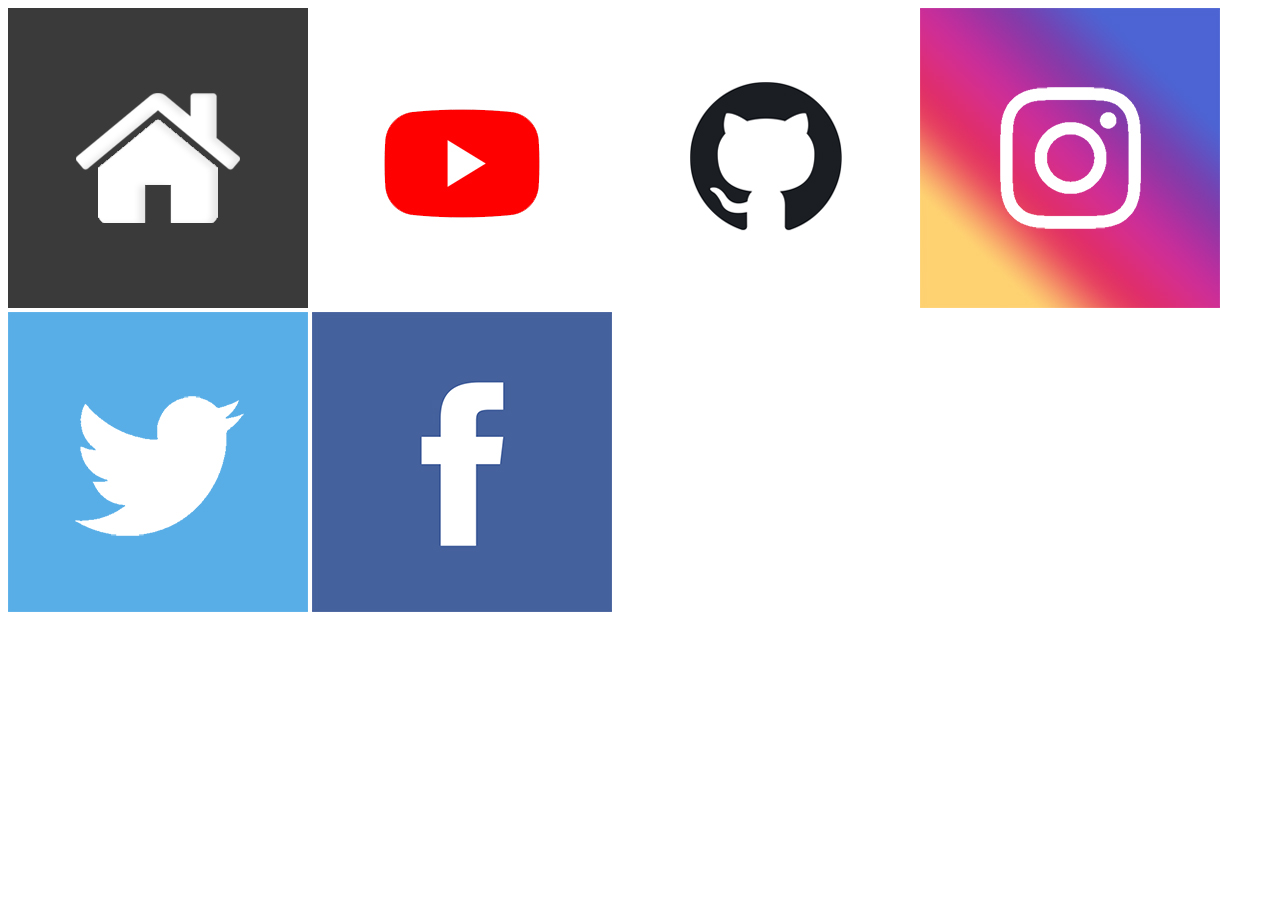
==== index.html @ beed62ba "Update index.html" ====
<!DOCTYPE html>
<html lang="pt-br">
<head>
    <meta charset="UTF-8">
    <meta http-equiv="X-UA-Compatible" content="IE=edge">
    <meta name="viewport" content="width=device-width, initial-scale=1.0">
    <title>Projeto Redes Sociais</title>
    <link rel="stylesheet" href="style/style.css">
</head>
<body>
    <main>
        <section id="telefone">

        </section>

        <section id="redes-sociais">
            <img src="image/logo-home.jpg" class="redes" alt="icone home"></img>
            <img src="image/logo-youtube.jpg" class="redes" alt="icone do youtube"></img>
            <img src="image/logo-github.jpg" alt="icone do github"></img>
            <img src="image/logo-instagram.jpg" alt="icone do instagram"></img>
            <img src="image/logo-twitter.jpg" alt="icone do twitter"></img>
            <img src="image/logo-facebook.jpg" alt="icone do facebook"></img>
        </section>
    </main>
</body>
</html>
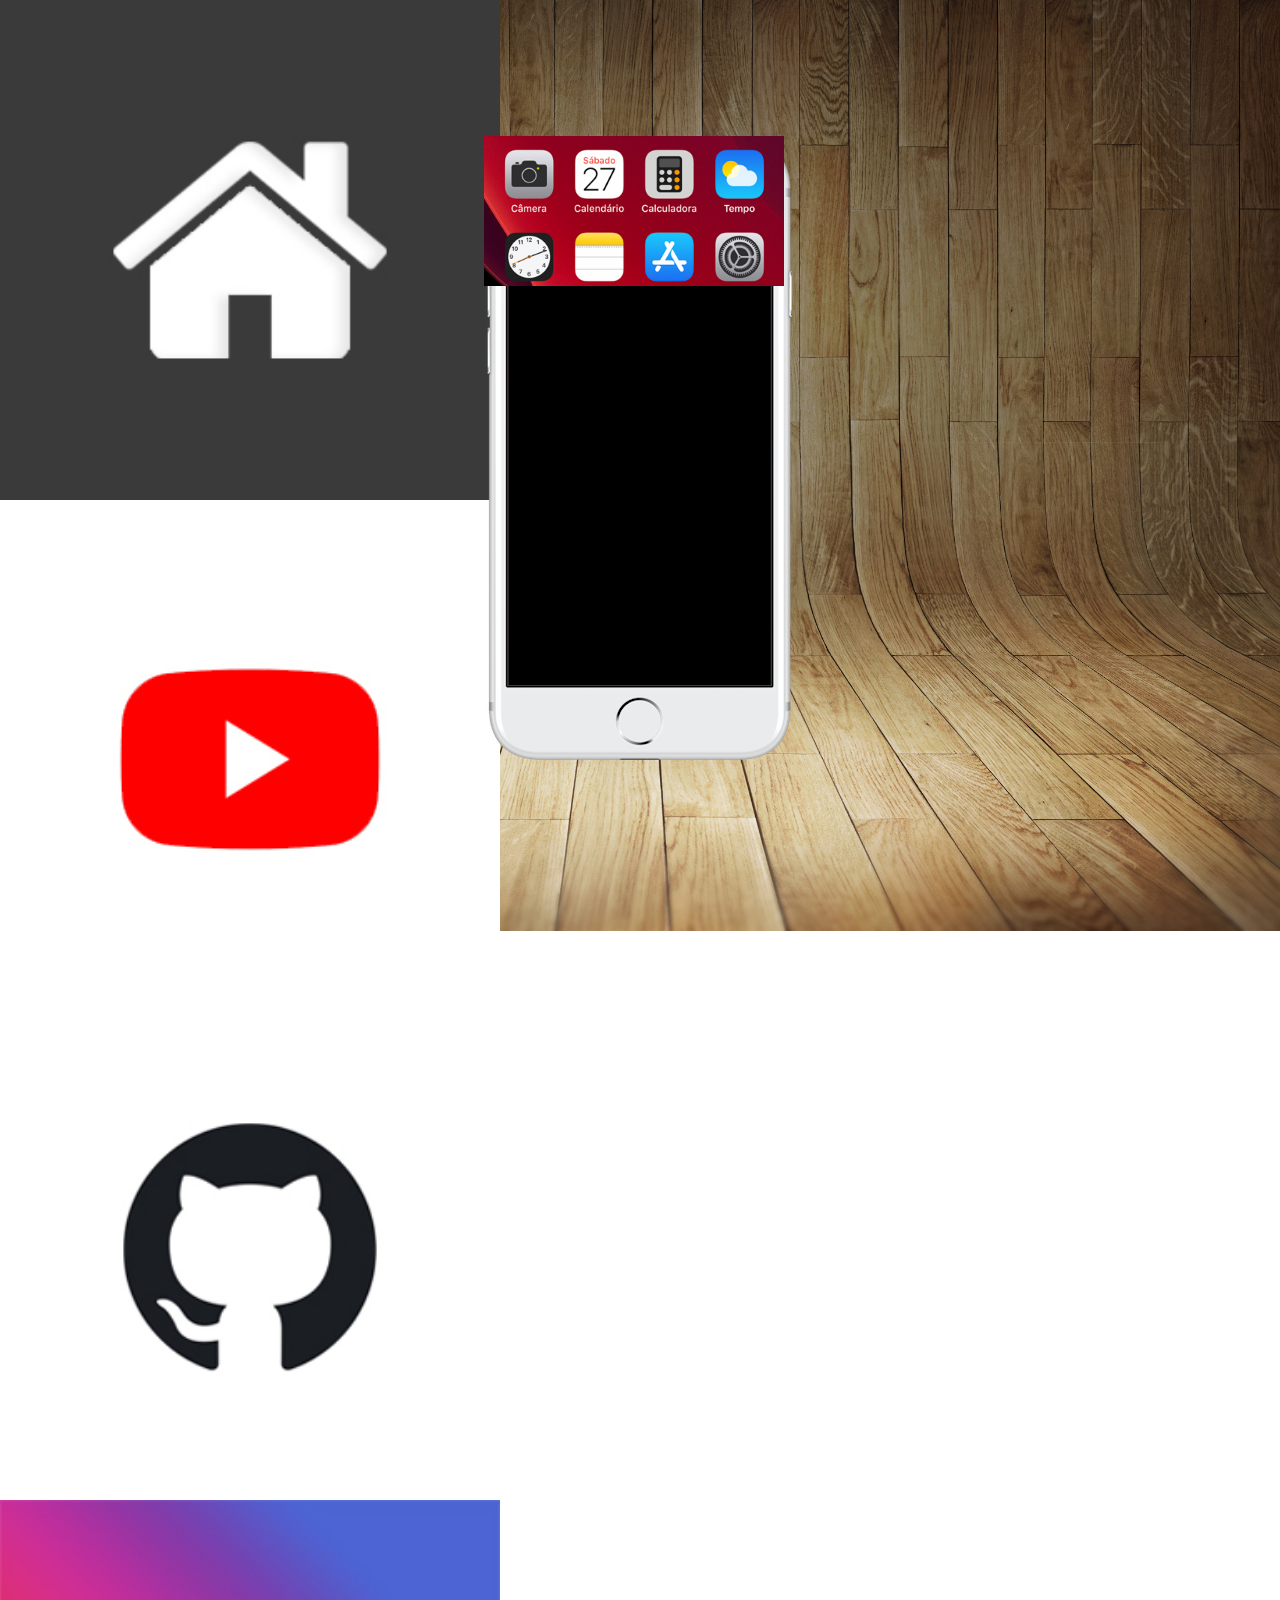
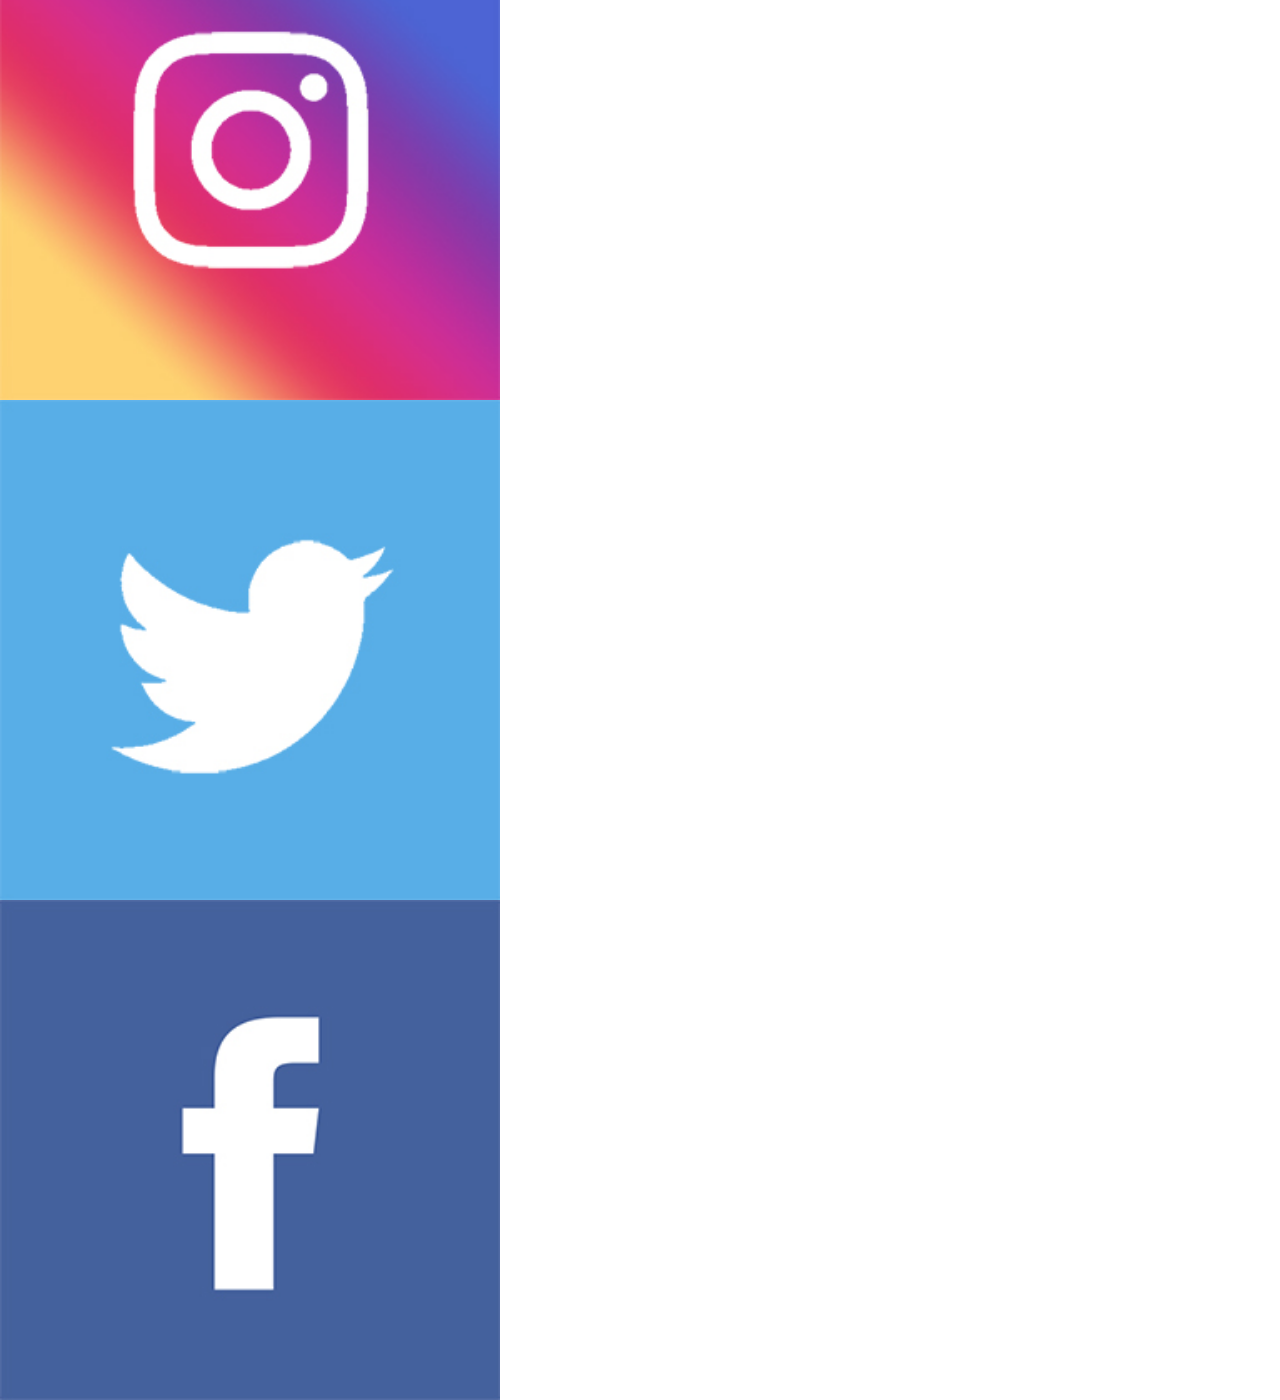
==== commit 2ad17ebc: "Update index.html" ====
--- a/index.html
+++ b/index.html
@@ -10,12 +10,12 @@
 <body>
     <main>
         <section id="telefone">
-
+            <iframe src="home.html" name="tela" id="tela" frameborder="0"></iframe>
         </section>
 
         <section id="redes-sociais">
-            <img src="image/logo-home.jpg" class="redes" alt="icone home"></img>
-            <img src="image/logo-youtube.jpg" class="redes" alt="icone do youtube"></img>
+            <img src="image/logo-home.jpg" alt="icone home"></img>
+            <img src="image/logo-youtube.jpg" alt="icone do youtube"></img>
             <img src="image/logo-github.jpg" alt="icone do github"></img>
             <img src="image/logo-instagram.jpg" alt="icone do instagram"></img>
             <img src="image/logo-twitter.jpg" alt="icone do twitter"></img>
--- a/style/style.css
+++ b/style/style.css
@@ -0,0 +1,43 @@
+@charset "UTF-8";
+
+* {
+    font-family: Arial, Helvetica, sans-serif;
+    text-decoration: none;
+    margin: 0;
+    padding: 0;
+}
+
+body {
+    background: url(/image/fundo-madeira.jpg) no-repeat top center;
+    background-size: cover;
+}
+
+main {
+    position: relative;
+    height: 100vh;
+}
+
+#telefone {
+    position: absolute;
+    width: 312px;
+    height: 628px;
+    top: 50%;
+    left: 50%;
+    transform: translate(-50%, -50%);
+    background: url(/image/frame-iphone.png);
+}
+
+#redes-sociais {
+    background: red;
+    width: 500px;
+    height: 300px;
+    display: flex;
+    flex-direction: column;
+}
+
+.redes {
+    display: flex;
+    width: 50px;
+    border-radius: 50px;
+    justify-content: flex-end;
+}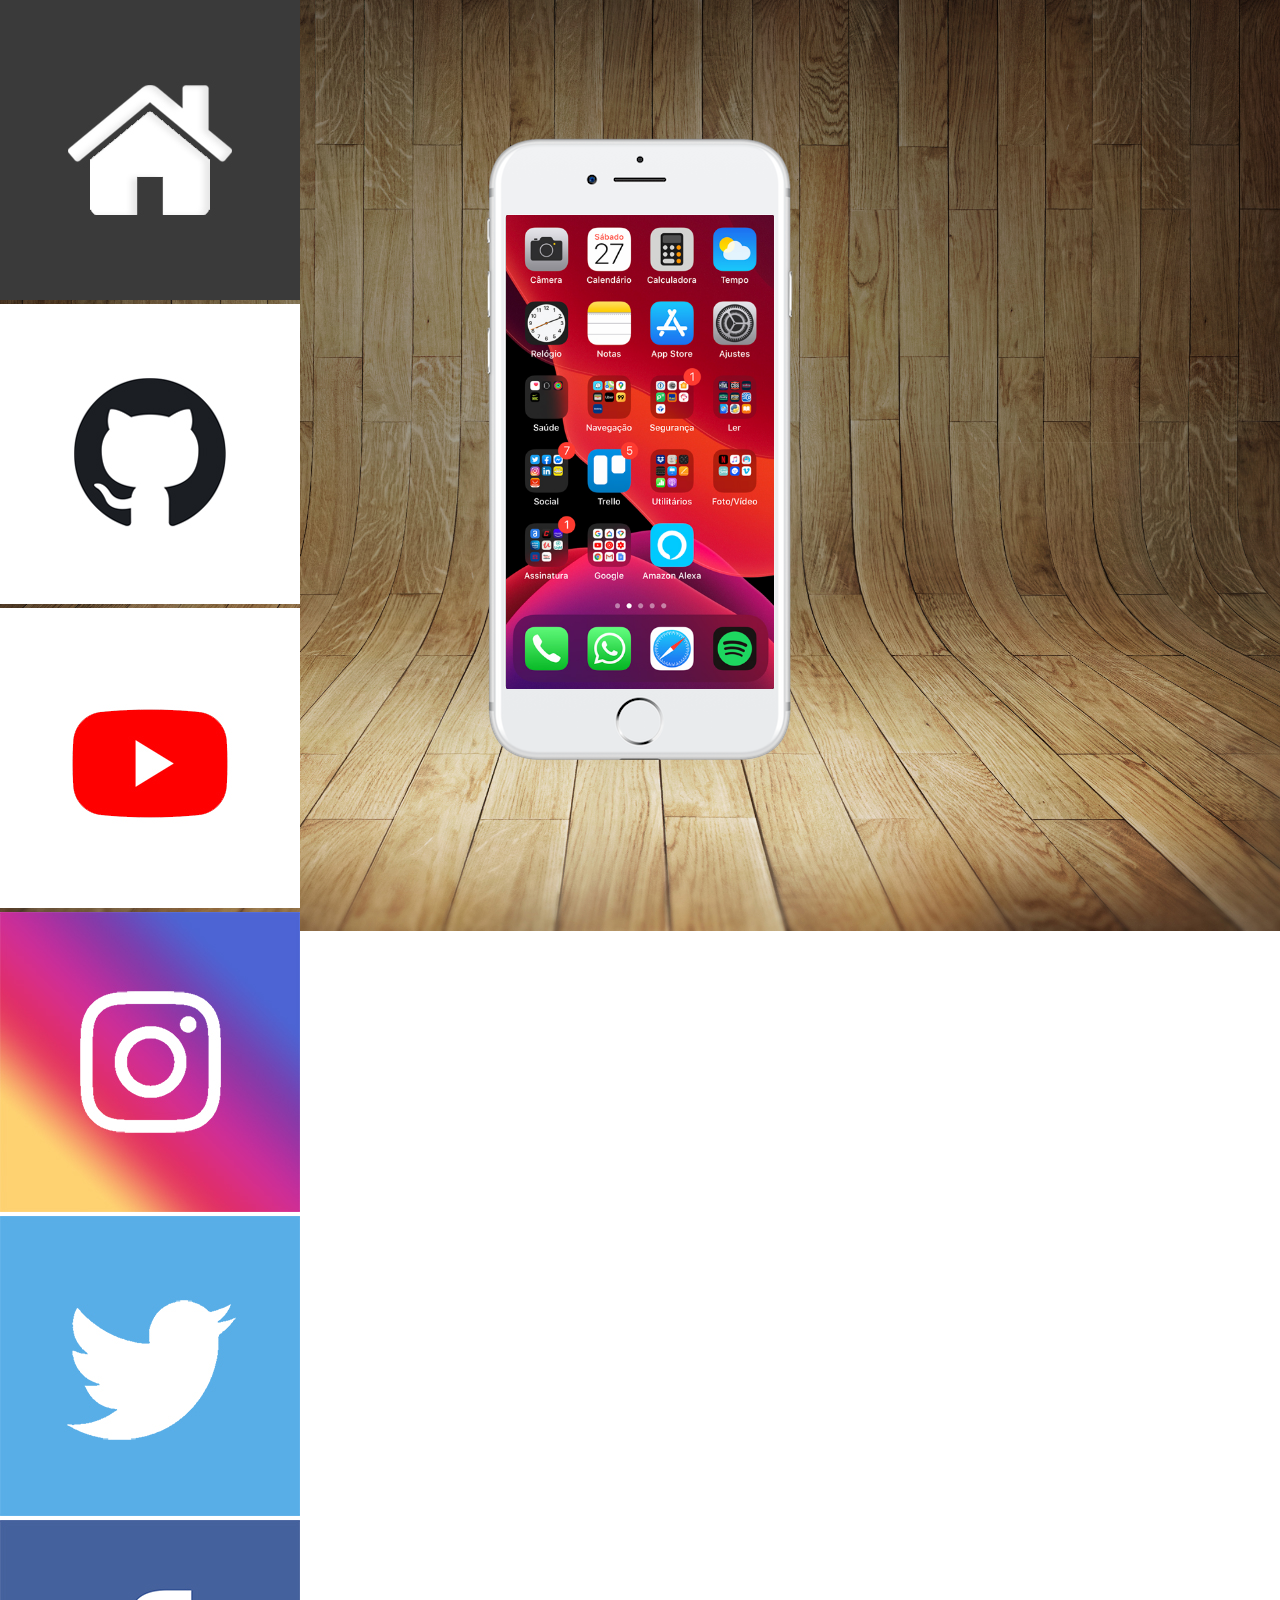
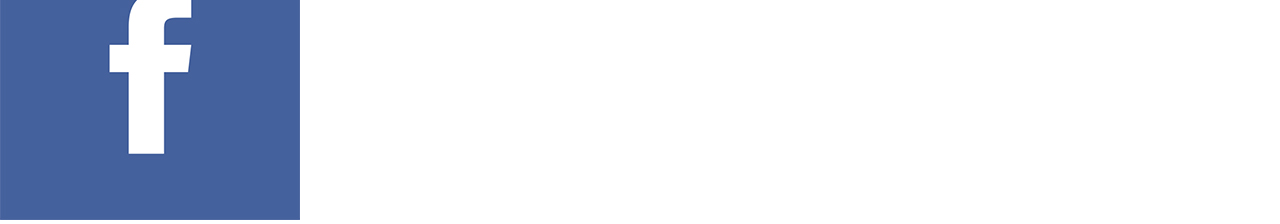
==== commit ce58f2da: "Update index.html" ====
--- a/index.html
+++ b/index.html
@@ -7,20 +7,32 @@
     <title>Projeto Redes Sociais</title>
     <link rel="stylesheet" href="style/style.css">
 </head>
+
 <body>
     <main>
         <section id="telefone">
-            <iframe src="home.html" name="tela" id="tela" frameborder="0"></iframe>
+            <iframe src="home.html" name="tela" id="tela" frameborder="0">
+                Seu navegador não é compatível com isso.
+            </iframe>
         </section>
 
         <section id="redes-sociais">
-            <img src="image/logo-home.jpg" alt="icone home"></img>
-            <img src="image/logo-youtube.jpg" alt="icone do youtube"></img>
-            <img src="image/logo-github.jpg" alt="icone do github"></img>
-            <img src="image/logo-instagram.jpg" alt="icone do instagram"></img>
-            <img src="image/logo-twitter.jpg" alt="icone do twitter"></img>
-            <img src="image/logo-facebook.jpg" alt="icone do facebook"></img>
+            <a href="#" target="_blank">
+                <img class="redes-sociais" src="image/logo-home.jpg" alt="icone home"></img></a>
+            <a href="#" target="_blank">
+                <img class="redes-sociais" src="image/logo-github.jpg" alt="icone do github"></img></a>
+            <a href="#" target="_blank">
+                <img class="redes-sociais" src="image/logo-youtube.jpg" alt="icone do youtube"></img></a>
+            <a href="#" target="_blank">
+                <img class="redes-sociais" src="image/logo-instagram.jpg" alt="icone do instagram"></img></a>
+            <a href="#" target="_blank">
+                <img class="redes-sociais" src="image/logo-twitter.jpg" alt="icone do twitter"></img></a>
+            <a href="#" target="_blank">
+                <img class="redes-sociais" src="image/logo-facebook.jpg" alt="icone do facebook"></img></a>
         </section>
+
     </main>
+
 </body>
+
 </html>--- a/style/style.css
+++ b/style/style.css
@@ -25,19 +25,22 @@
     left: 50%;
     transform: translate(-50%, -50%);
     background: url(/image/frame-iphone.png);
+
+}
+
+#tela {
+    position: relative;
+    top: 79px;
+    left: 22px;
+    height: 474px;
+    width: 268px;
+    border-radius: 2px;
 }
 
 #redes-sociais {
-    background: red;
-    width: 500px;
-    height: 300px;
     display: flex;
     flex-direction: column;
+    justify-content: space-between;
+    width: 100px;
+    border-radius: 50px;
 }
-
-.redes {
-    display: flex;
-    width: 50px;
-    border-radius: 50px;
-    justify-content: flex-end;
-}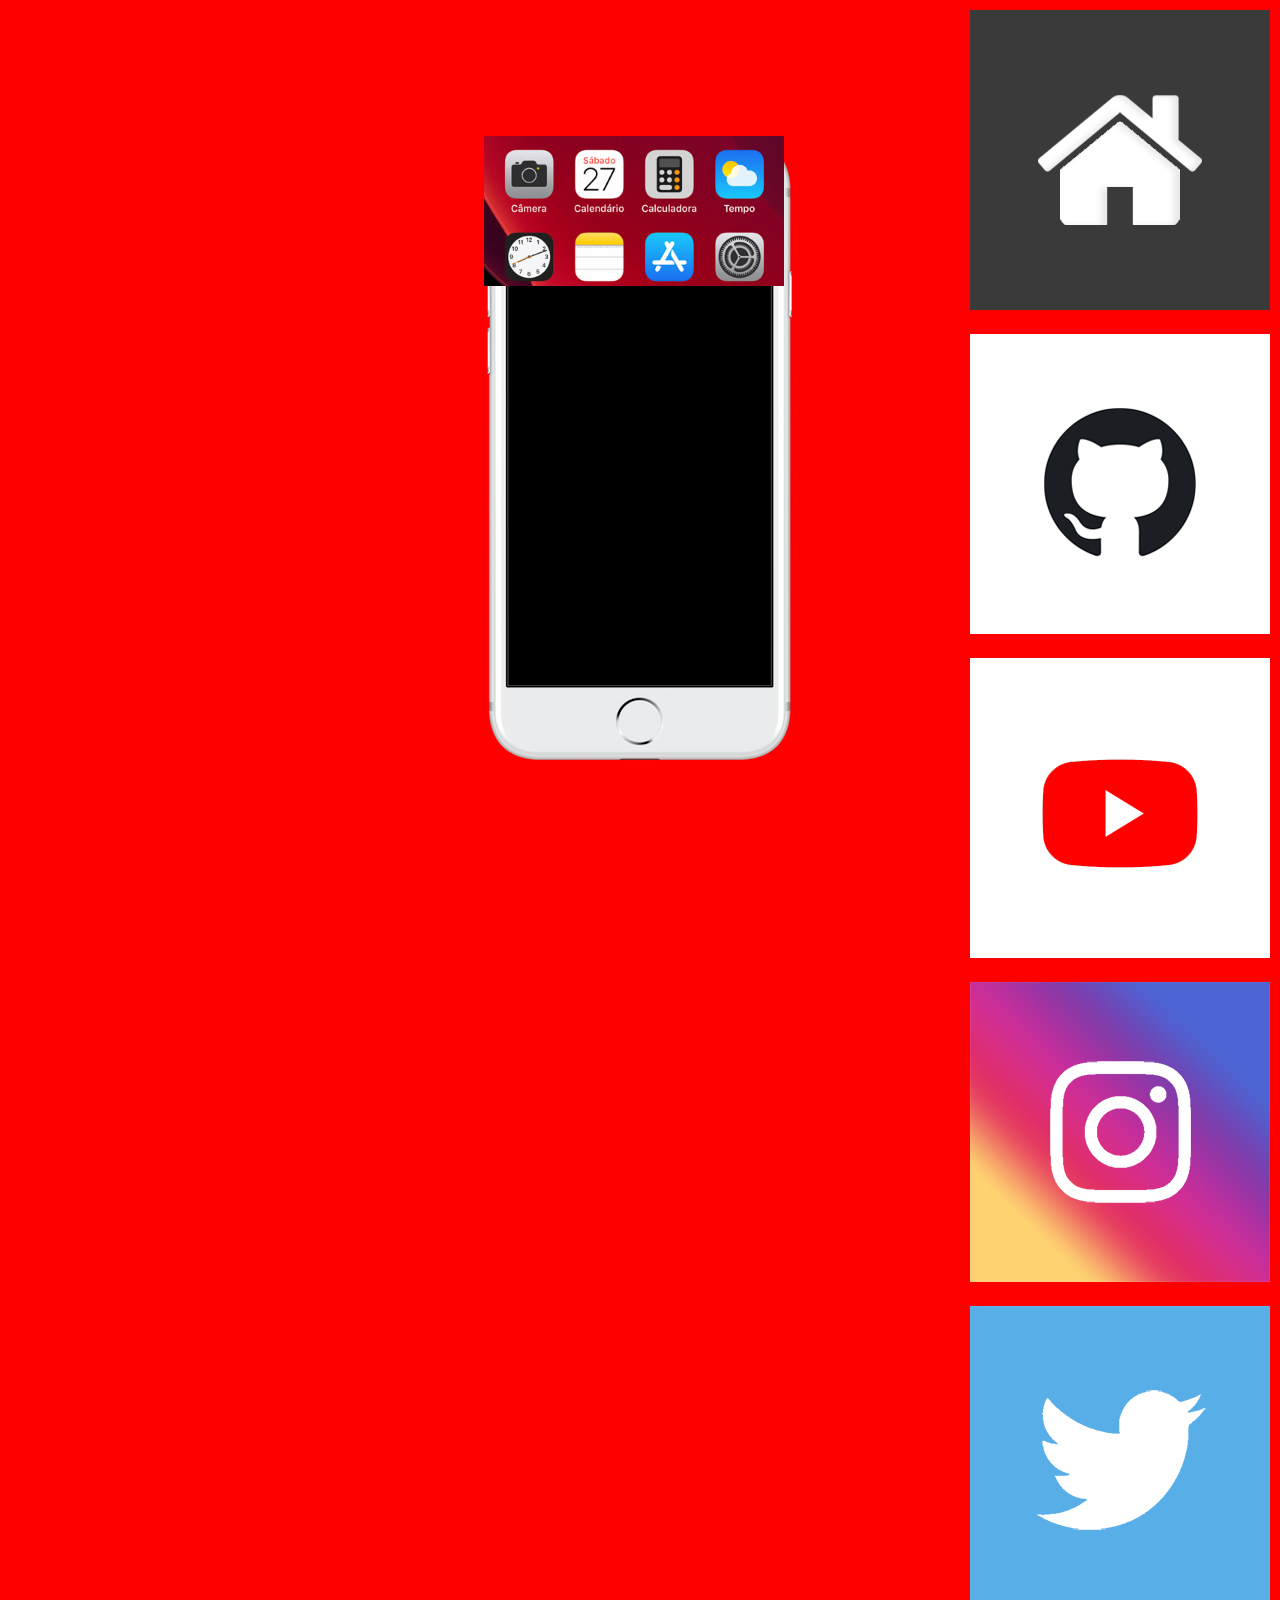
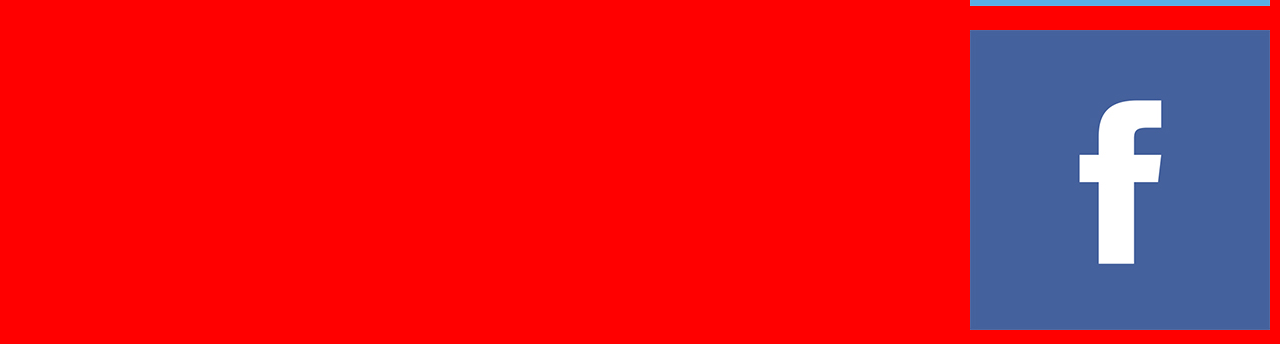
==== commit 6e422231: "Update index.html" ====
--- a/index.html
+++ b/index.html
@@ -11,24 +11,24 @@
 <body>
     <main>
         <section id="telefone">
-            <iframe src="home.html" name="tela" id="tela" frameborder="0">
+            <iframe src="home.html" name="tela" frameborder="0">
                 Seu navegador não é compatível com isso.
             </iframe>
         </section>
 
         <section id="redes-sociais">
             <a href="#" target="_blank">
-                <img class="redes-sociais" src="image/logo-home.jpg" alt="icone home"></img></a>
+                <img src="image/logo-home.jpg" alt="icone home"></img></a>
             <a href="#" target="_blank">
-                <img class="redes-sociais" src="image/logo-github.jpg" alt="icone do github"></img></a>
+                <img src="image/logo-github.jpg" alt="icone do github"></img></a>
             <a href="#" target="_blank">
-                <img class="redes-sociais" src="image/logo-youtube.jpg" alt="icone do youtube"></img></a>
+                <img src="image/logo-youtube.jpg" alt="icone do youtube"></img></a>
             <a href="#" target="_blank">
-                <img class="redes-sociais" src="image/logo-instagram.jpg" alt="icone do instagram"></img></a>
+                <img src="image/logo-instagram.jpg" alt="icone do instagram"></img></a>
             <a href="#" target="_blank">
-                <img class="redes-sociais" src="image/logo-twitter.jpg" alt="icone do twitter"></img></a>
+                <img src="image/logo-twitter.jpg" alt="icone do twitter"></img></a>
             <a href="#" target="_blank">
-                <img class="redes-sociais" src="image/logo-facebook.jpg" alt="icone do facebook"></img></a>
+                <img src="image/logo-facebook.jpg" alt="icone do facebook"></img></a>
         </section>
 
     </main>
--- a/style/style.css
+++ b/style/style.css
@@ -7,7 +7,7 @@
     padding: 0;
 }
 
-body {
+ body {
     background: url(/image/fundo-madeira.jpg) no-repeat top center;
     background-size: cover;
 }
@@ -39,8 +39,14 @@
 
 #redes-sociais {
     display: flex;
-    flex-direction: column;
-    justify-content: space-between;
-    width: 100px;
-    border-radius: 50px;
+    flex-flow: column wrap;
+    align-content: flex-end;
+    background-color: red;
+    gap: 20px;
+    padding: 10px;
 }
+
+.redes-sociais {
+    width: 60px;
+    border-radius: 30px;
+}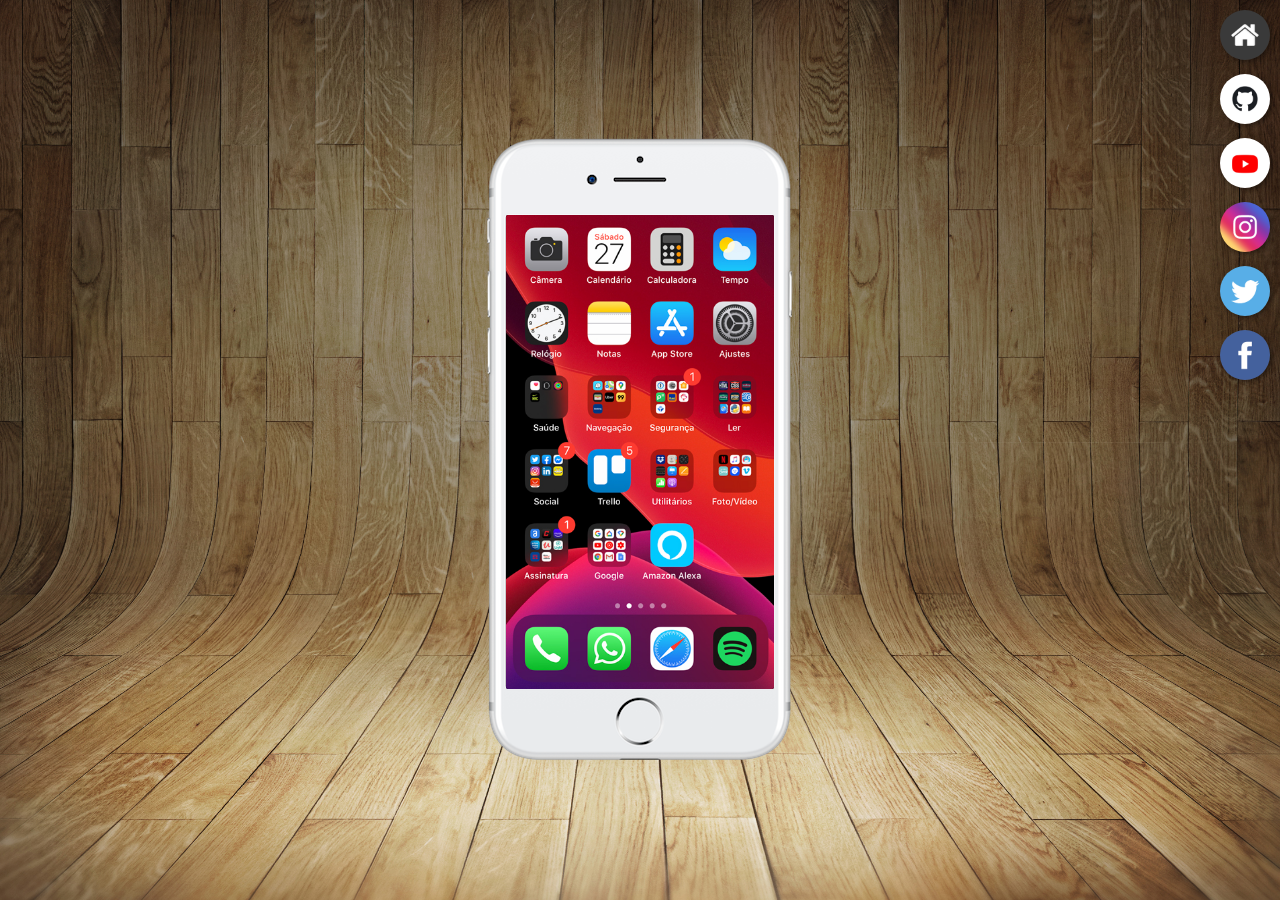
==== commit 01ef835e: "Update index.html" ====
--- a/index.html
+++ b/index.html
@@ -17,17 +17,17 @@
         </section>
 
         <section id="redes-sociais">
-            <a href="#" target="_blank">
+            <a href="#">
                 <img src="image/logo-home.jpg" alt="icone home"></img></a>
-            <a href="#" target="_blank">
+            <a href="#">
                 <img src="image/logo-github.jpg" alt="icone do github"></img></a>
-            <a href="#" target="_blank">
+            <a href="#">
                 <img src="image/logo-youtube.jpg" alt="icone do youtube"></img></a>
-            <a href="#" target="_blank">
+            <a href="#">
                 <img src="image/logo-instagram.jpg" alt="icone do instagram"></img></a>
-            <a href="#" target="_blank">
+            <a href="#">
                 <img src="image/logo-twitter.jpg" alt="icone do twitter"></img></a>
-            <a href="#" target="_blank">
+            <a href="#">
                 <img src="image/logo-facebook.jpg" alt="icone do facebook"></img></a>
         </section>
 
--- a/style/style.css
+++ b/style/style.css
@@ -7,7 +7,7 @@
     padding: 0;
 }
 
- body {
+body {
     background: url(/image/fundo-madeira.jpg) no-repeat top center;
     background-size: cover;
 }
@@ -17,7 +17,7 @@
     height: 100vh;
 }
 
-#telefone {
+section#telefone {
     position: absolute;
     width: 312px;
     height: 628px;
@@ -25,10 +25,9 @@
     left: 50%;
     transform: translate(-50%, -50%);
     background: url(/image/frame-iphone.png);
-
 }
 
-#tela {
+section#telefone iframe{
     position: relative;
     top: 79px;
     left: 22px;
@@ -37,16 +36,23 @@
     border-radius: 2px;
 }
 
-#redes-sociais {
+section#redes-sociais {
     display: flex;
     flex-flow: column wrap;
     align-content: flex-end;
-    background-color: red;
-    gap: 20px;
+    gap: 10px;
     padding: 10px;
 }
 
-.redes-sociais {
-    width: 60px;
-    border-radius: 30px;
+section#redes-sociais img {
+    box-sizing: border-box;
+    width: 50px;
+    border-radius: 50%;
+    box-shadow: 2px 2px 5px rgba(0, 0, 0, 0.404);
+}
+
+section#redes-sociais img:hover {
+    transform: translate(-2px, -2px);
+    box-shadow: 5px 5px 10px rgba(0, 0, 0, 0.541);
+    transition: .1s;
 }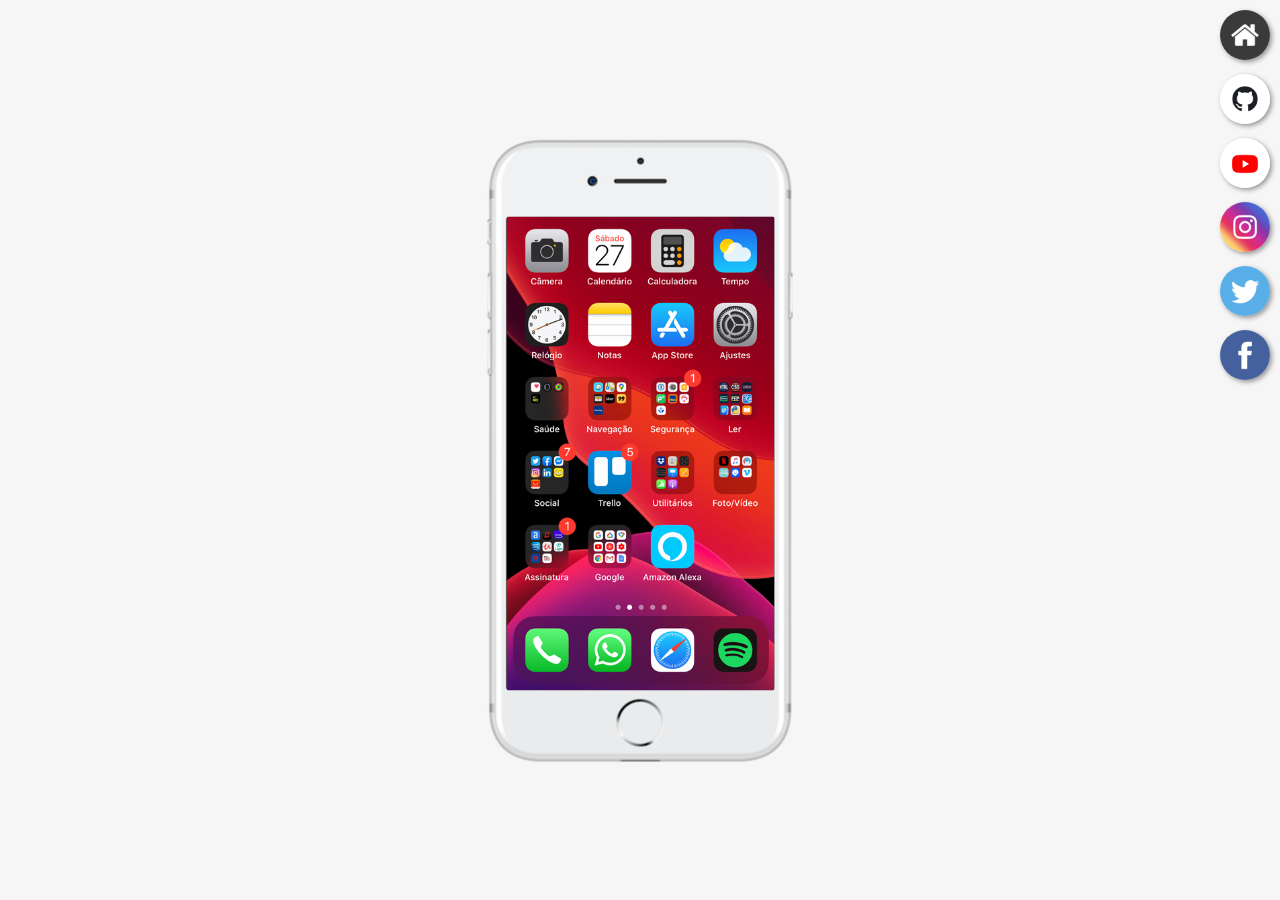
==== commit b1747a6b: "Update index.html" ====
--- a/index.html
+++ b/index.html
@@ -6,6 +6,7 @@
     <meta name="viewport" content="width=device-width, initial-scale=1.0">
     <title>Projeto Redes Sociais</title>
     <link rel="stylesheet" href="style/style.css">
+    <link rel="shortcut icon" href="image/favicon.ico" type="image/x-icon">
 </head>
 
 <body>
--- a/style/style.css
+++ b/style/style.css
@@ -8,8 +8,7 @@
 }
 
 body {
-    background: url(/image/fundo-madeira.jpg) no-repeat top center;
-    background-size: cover;
+    background: rgba(228, 228, 228, 0.349);
 }
 
 main {
@@ -19,8 +18,8 @@
 
 section#telefone {
     position: absolute;
-    width: 312px;
-    height: 628px;
+    width: 311px;
+    height: 625px;
     top: 50%;
     left: 50%;
     transform: translate(-50%, -50%);
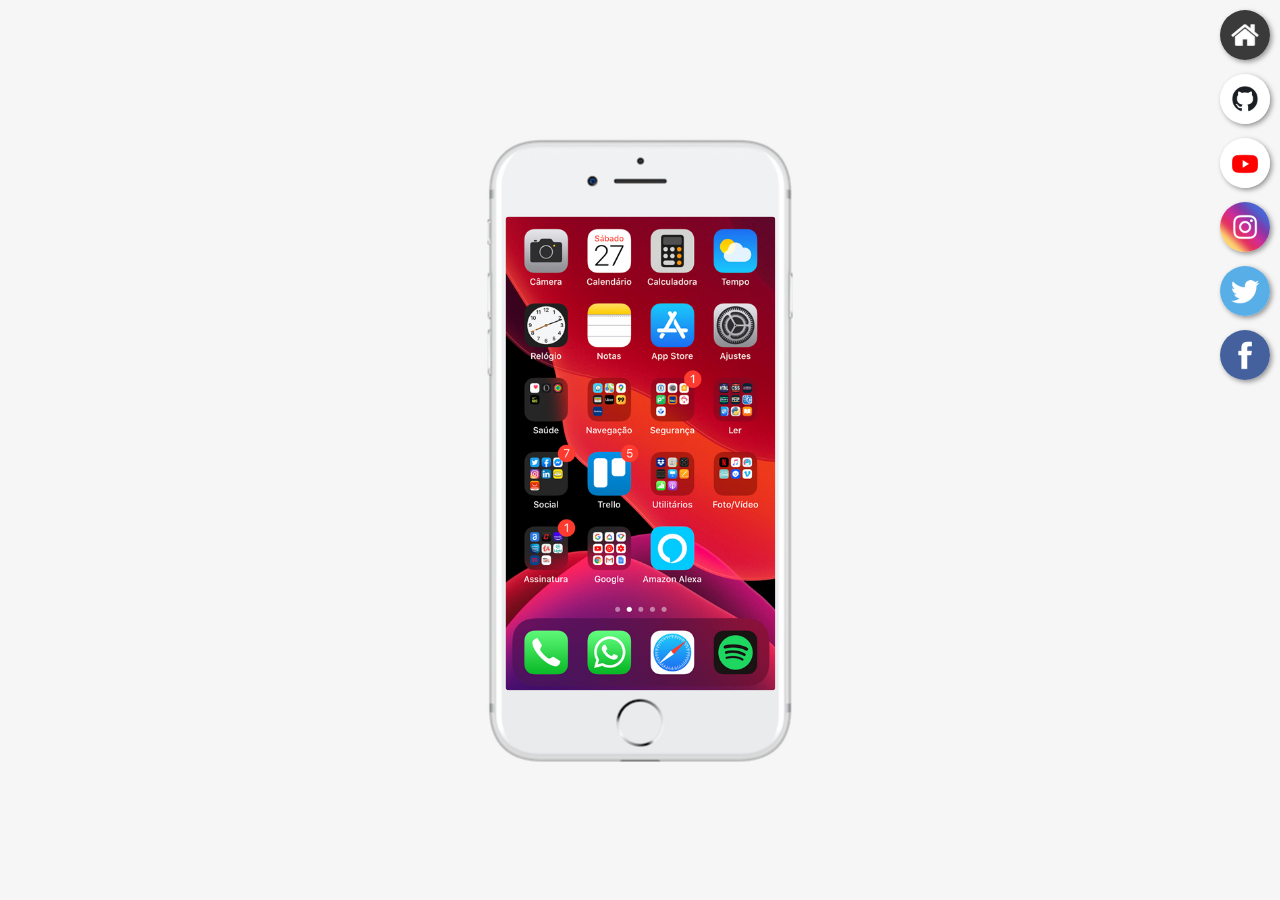
==== commit 66aa63d2: "Update index.html" ====
--- a/index.html
+++ b/index.html
@@ -6,29 +6,30 @@
     <meta name="viewport" content="width=device-width, initial-scale=1.0">
     <title>Projeto Redes Sociais</title>
     <link rel="stylesheet" href="style/style.css">
-    <link rel="shortcut icon" href="image/favicon.ico" type="image/x-icon">
+    <link rel="shortcut icon" href="image/favicon.png" type="image/x-icon">
+
 </head>
 
 <body>
     <main>
         <section id="telefone">
-            <iframe src="home.html" name="tela" frameborder="0">
+            <iframe src="home.html" name="visor" id="visor" frameborder="0">
                 Seu navegador não é compatível com isso.
             </iframe>
         </section>
 
         <section id="redes-sociais">
-            <a href="#">
+            <a href="home.html" target="visor">
                 <img src="image/logo-home.jpg" alt="icone home"></img></a>
-            <a href="#">
+            <a href="github.html" target="visor">
                 <img src="image/logo-github.jpg" alt="icone do github"></img></a>
-            <a href="#">
+            <a href="youtube.html" target="visor">
                 <img src="image/logo-youtube.jpg" alt="icone do youtube"></img></a>
-            <a href="#">
+            <a href="instagram.html" target="visor">
                 <img src="image/logo-instagram.jpg" alt="icone do instagram"></img></a>
-            <a href="#">
+            <a href="twitter.html" target="visor">
                 <img src="image/logo-twitter.jpg" alt="icone do twitter"></img></a>
-            <a href="#">
+            <a href="facebook.html" target="visor">
                 <img src="image/logo-facebook.jpg" alt="icone do facebook"></img></a>
         </section>
 
--- a/style/style.css
+++ b/style/style.css
@@ -23,16 +23,16 @@
     top: 50%;
     left: 50%;
     transform: translate(-50%, -50%);
-    background: url(/image/frame-iphone.png);
+    background: url(../image/frame-iphone.png);
 }
 
 section#telefone iframe{
     position: relative;
     top: 79px;
-    left: 22px;
+    left: 21.2px;
     height: 474px;
-    width: 268px;
-    border-radius: 2px;
+    width: 269.5px;
+    border-radius: 4px;
 }
 
 section#redes-sociais {
